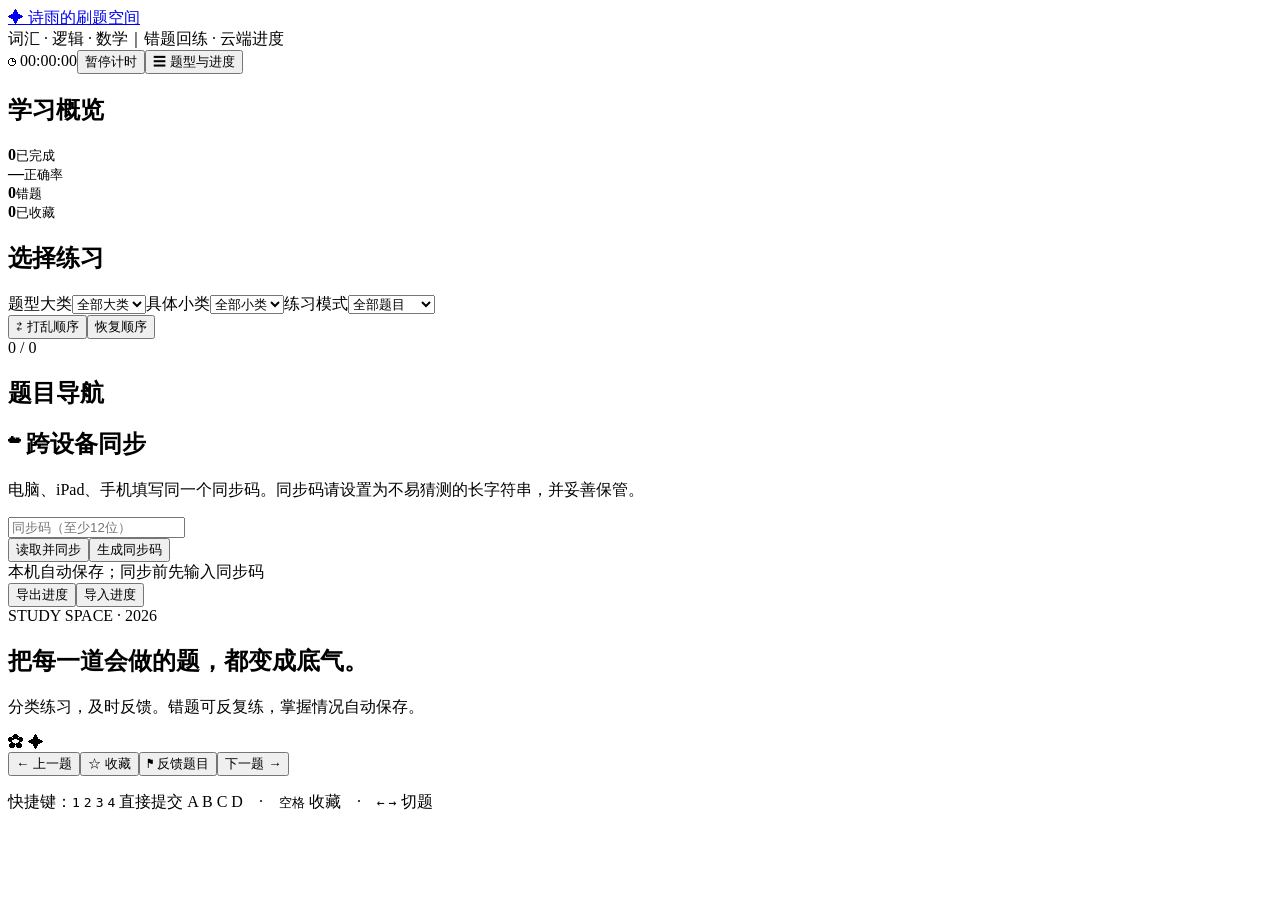
==== unified/index.html @ 432221b2 "Add responsive unified practice layout" ====
<!doctype html><html lang="zh-CN"><head><meta charset="utf-8"><meta name="viewport" content="width=device-width,initial-scale=1,viewport-fit=cover"><meta name="theme-color" content="#7482bd"><title>诗雨 · 综合刷题站</title><link rel="stylesheet" href="./style.css"><script src="./questions.js" defer></script><script src="./app.js" defer></script></head>
<body><header class="top"><div><a class="logo" href="./">✦ 诗雨的刷题空间</a><div class="subtitle">词汇 · 逻辑 · 数学｜错题回练 · 云端进度</div></div><div class="topright"><span id="clock">◷ 00:00:00</span><button id="timerBtn" class="soft">暂停计时</button><button id="togglePanel" class="soft">☰ 题型与进度</button></div></header>
<main class="layout"><aside class="panel" id="panel"><div class="card"><h2>学习概览</h2><div class="stats"><div><b id="done">0</b><small>已完成</small></div><div><b id="accuracy">—</b><small>正确率</small></div><div><b id="wrongs">0</b><small>错题</small></div><div><b id="stars">0</b><small>已收藏</small></div></div></div>
<div class="card"><h2>选择练习</h2><label>题型大类</label><select id="major"><option value="ALL">全部大类</option></select><label>具体小类</label><select id="minor"><option value="ALL">全部小类</option></select><label>练习模式</label><select id="mode"><option value="all">全部题目</option><option value="new">未做题目</option><option value="wrong">错题回练</option><option value="favorite">我的收藏</option><option value="flagged">待核验题目</option></select><div class="buttonrow"><button id="shuffle" class="soft">⇄ 打乱顺序</button><button id="resetOrder" class="soft">恢复顺序</button></div><div class="progress"><div id="progressbar"></div></div><div id="progresslabel" class="muted">0 / 0</div></div>
<div class="card"><h2>题目导航</h2><div id="palette" class="palette"></div></div>
<div class="card"><h2>☁ 跨设备同步</h2><p class="muted">电脑、iPad、手机填写同一个同步码。同步码请设置为不易猜测的长字符串，并妥善保管。</p><input id="syncCode" placeholder="同步码（至少12位）" autocomplete="off" /><div class="buttonrow"><button id="sync" class="mainbtn">读取并同步</button><button id="generate" class="soft">生成同步码</button></div><div id="syncStatus" class="muted">本机自动保存；同步前先输入同步码</div><div class="buttonrow"><button id="export" class="soft">导出进度</button><button id="import" class="soft">导入进度</button></div><input type="file" id="importFile" accept="application/json" hidden></div></aside>
<section class="main"><div class="hero"><div><span class="eyebrow">STUDY SPACE · 2026</span><h1>把每一道会做的题，都变成底气。</h1><p>分类练习，及时反馈。错题可反复练，掌握情况自动保存。</p></div><div class="heroicons">✿ ✦</div></div><div class="question card"><div class="questiontop"><div id="crumb" class="crumb"></div><span id="counter" class="muted"></span></div><div id="questionContent"></div><div class="nav"><button id="prev" class="soft">← 上一题</button><button id="favorite" class="soft">☆ 收藏</button><button id="flag" class="soft">⚑ 反馈题目</button><button id="next" class="mainbtn">下一题 →</button></div><p class="hint">快捷键：<kbd>1</kbd> <kbd>2</kbd> <kbd>3</kbd> <kbd>4</kbd> 直接提交 A B C D　·　<kbd>空格</kbd> 收藏　·　<kbd>←</kbd> <kbd>→</kbd> 切题</p></div></section></main><div id="toast" role="status"></div></body></html>
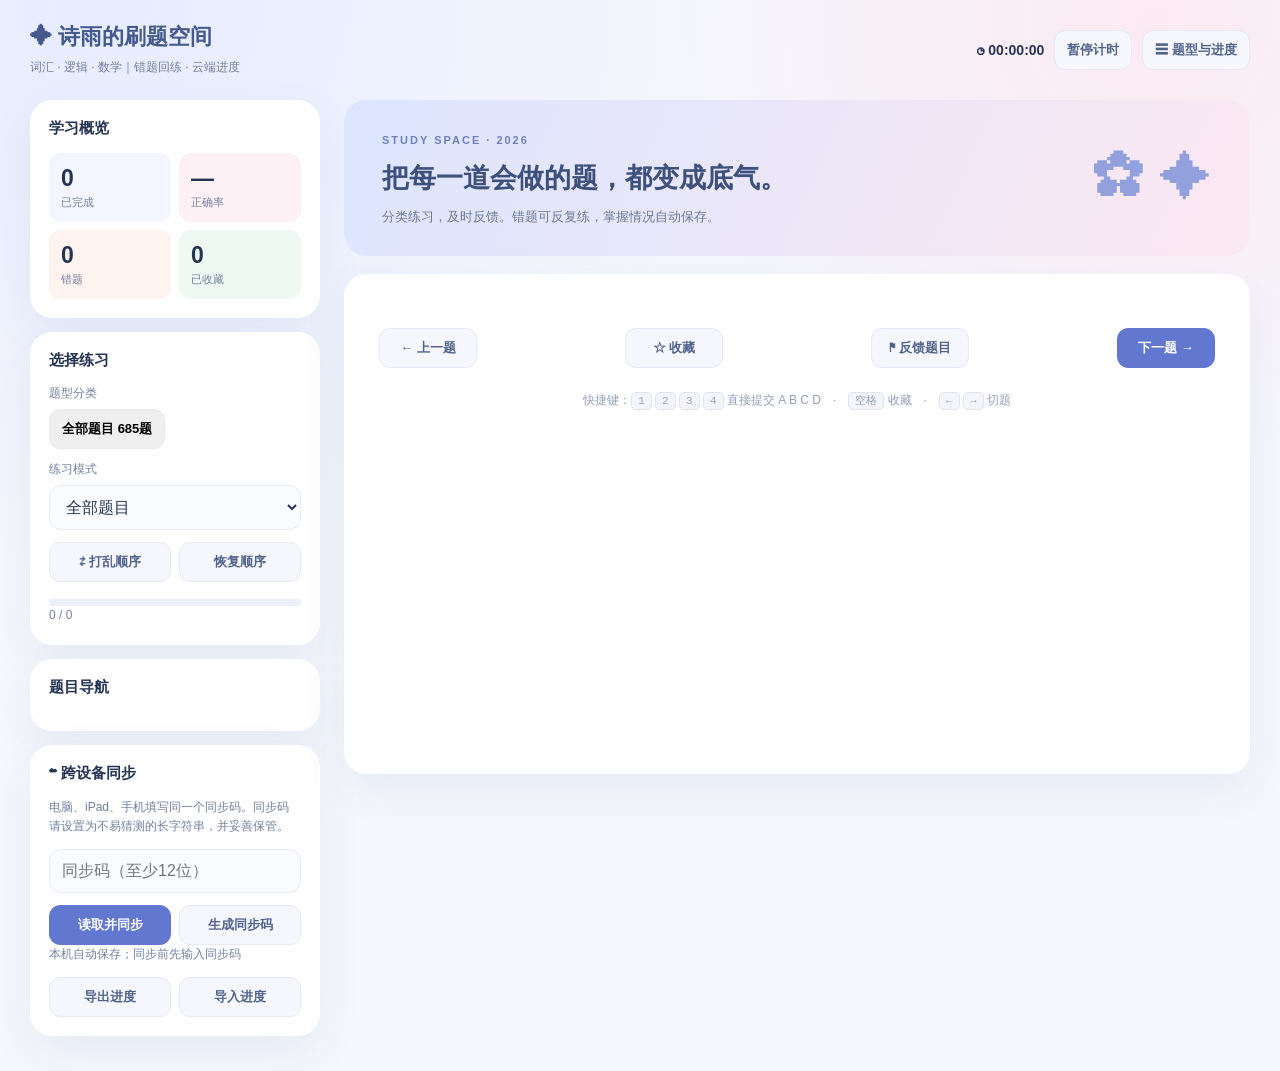
==== commit 6be57693: "Nest subcategories inside each major subject instead of a global dropdown" ====
--- a/unified/index.html
+++ b/unified/index.html
@@ -1,7 +1,7 @@
 <!doctype html><html lang="zh-CN"><head><meta charset="utf-8"><meta name="viewport" content="width=device-width,initial-scale=1,viewport-fit=cover"><meta name="theme-color" content="#7482bd"><title>诗雨 · 综合刷题站</title><link rel="stylesheet" href="./style.css"><script src="./questions.js" defer></script><script src="./app.js" defer></script></head>
 <body><header class="top"><div><a class="logo" href="./">✦ 诗雨的刷题空间</a><div class="subtitle">词汇 · 逻辑 · 数学｜错题回练 · 云端进度</div></div><div class="topright"><span id="clock">◷ 00:00:00</span><button id="timerBtn" class="soft">暂停计时</button><button id="togglePanel" class="soft">☰ 题型与进度</button></div></header>
 <main class="layout"><aside class="panel" id="panel"><div class="card"><h2>学习概览</h2><div class="stats"><div><b id="done">0</b><small>已完成</small></div><div><b id="accuracy">—</b><small>正确率</small></div><div><b id="wrongs">0</b><small>错题</small></div><div><b id="stars">0</b><small>已收藏</small></div></div></div>
-<div class="card"><h2>选择练习</h2><label>题型大类</label><select id="major"><option value="ALL">全部大类</option></select><label>具体小类</label><select id="minor"><option value="ALL">全部小类</option></select><label>练习模式</label><select id="mode"><option value="all">全部题目</option><option value="new">未做题目</option><option value="wrong">错题回练</option><option value="favorite">我的收藏</option><option value="flagged">待核验题目</option></select><div class="buttonrow"><button id="shuffle" class="soft">⇄ 打乱顺序</button><button id="resetOrder" class="soft">恢复顺序</button></div><div class="progress"><div id="progressbar"></div></div><div id="progresslabel" class="muted">0 / 0</div></div>
+<div class="card"><h2>选择练习</h2><label>题型分类</label><div class="category-picker"><button type="button" id="categoryAll" class="category-all">全部题目 <span id="totalCount">685题</span></button><div id="categoryTree" class="category-tree" aria-label="按大类展开小题型"></div></div><label>练习模式</label><select id="mode"><option value="all">全部题目</option><option value="new">未做题目</option><option value="wrong">错题回练</option><option value="favorite">我的收藏</option><option value="flagged">待核验题目</option></select><div class="buttonrow"><button id="shuffle" class="soft">⇄ 打乱顺序</button><button id="resetOrder" class="soft">恢复顺序</button></div><div class="progress"><div id="progressbar"></div></div><div id="progresslabel" class="muted">0 / 0</div></div>
 <div class="card"><h2>题目导航</h2><div id="palette" class="palette"></div></div>
 <div class="card"><h2>☁ 跨设备同步</h2><p class="muted">电脑、iPad、手机填写同一个同步码。同步码请设置为不易猜测的长字符串，并妥善保管。</p><input id="syncCode" placeholder="同步码（至少12位）" autocomplete="off" /><div class="buttonrow"><button id="sync" class="mainbtn">读取并同步</button><button id="generate" class="soft">生成同步码</button></div><div id="syncStatus" class="muted">本机自动保存；同步前先输入同步码</div><div class="buttonrow"><button id="export" class="soft">导出进度</button><button id="import" class="soft">导入进度</button></div><input type="file" id="importFile" accept="application/json" hidden></div></aside>
 <section class="main"><div class="hero"><div><span class="eyebrow">STUDY SPACE · 2026</span><h1>把每一道会做的题，都变成底气。</h1><p>分类练习，及时反馈。错题可反复练，掌握情况自动保存。</p></div><div class="heroicons">✿ ✦</div></div><div class="question card"><div class="questiontop"><div id="crumb" class="crumb"></div><span id="counter" class="muted"></span></div><div id="questionContent"></div><div class="nav"><button id="prev" class="soft">← 上一题</button><button id="favorite" class="soft">☆ 收藏</button><button id="flag" class="soft">⚑ 反馈题目</button><button id="next" class="mainbtn">下一题 →</button></div><p class="hint">快捷键：<kbd>1</kbd> <kbd>2</kbd> <kbd>3</kbd> <kbd>4</kbd> 直接提交 A B C D　·　<kbd>空格</kbd> 收藏　·　<kbd>←</kbd> <kbd>→</kbd> 切题</p></div></section></main><div id="toast" role="status"></div></body></html>
--- a/unified/style.css
+++ b/unified/style.css
@@ -0,0 +1 @@
+:root{--ink:#263454;--sub:#73809e;--bg:#f5f7fd;--blue:#667dd3;--line:#e7eaf5;--pink:#f8d9e8;--shadow:0 16px 46px #314b8312}*{box-sizing:border-box}body{margin:0;background:radial-gradient(ellipse at 8% 0%,#e7ecff 0,transparent 38%),radial-gradient(ellipse at 90% 2%,#fceaf2 0,transparent 30%),var(--bg);color:var(--ink);font-family:Inter,-apple-system,BlinkMacSystemFont,"PingFang SC","Microsoft YaHei",sans-serif}button,select,input{font:inherit}button{cursor:pointer}.top{max-width:1440px;padding:22px 30px;margin:auto;display:flex;justify-content:space-between;align-items:center;gap:18px}.logo{font-size:22px;font-weight:900;text-decoration:none;color:#46598d}.subtitle,.muted{color:var(--sub);font-size:12px;line-height:1.65}.subtitle{margin-top:6px}.topright{display:flex;align-items:center;gap:10px}#clock{font-variant-numeric:tabular-nums;font-weight:700;font-size:14px}.layout{max-width:1440px;margin:0 auto;padding:0 30px 35px;display:grid;grid-template-columns:290px minmax(0,1fr);gap:24px;align-items:start}.panel{display:grid;gap:14px}.card{background:#ffffffef;border:1px solid #fff;border-radius:22px;box-shadow:var(--shadow);padding:22px}.panel .card{padding:18px}.card h2{font-size:15px;margin:0 0 15px;font-weight:800}.stats{display:grid;grid-template-columns:1fr 1fr;gap:8px}.stats div{background:#f3f5ff;border-radius:12px;padding:12px}.stats div:nth-child(2){background:#fdf1f6}.stats div:nth-child(3){background:#fff3f0}.stats div:nth-child(4){background:#eff9f3}.stats b{display:block;font-size:23px}.stats small{font-size:11px;color:var(--sub)}label{display:block;color:var(--sub);font-size:12px;margin:12px 0 7px}select,input{width:100%;padding:12px;border-radius:12px;border:1px solid var(--line);background:#fafbff;color:var(--ink);outline:none}input:focus,select:focus{border-color:var(--blue)}button{border-radius:11px;border:1px solid var(--line);padding:10px 12px;min-height:39px;font-size:13px;font-weight:750}.soft{background:#f6f7fd;color:#51638d}.soft:hover{background:#eef1ff}.mainbtn{background:#6278d0;border-color:#6278d0;color:white}.mainbtn:hover{background:#5068c4}.buttonrow{display:flex;gap:8px;margin-top:12px}.buttonrow>*{flex:1}.progress{height:7px;background:#edf0fa;border-radius:9px;margin-top:17px;overflow:hidden}.progress div{background:#8897ed;height:100%;width:0}.palette{display:grid;grid-template-columns:repeat(6,1fr);gap:6px;max-height:210px;overflow:auto}.palette button{padding:0;min-height:34px;font-size:11px;background:#f7f8fd;color:#7582a0;border-color:#f0f0f7}.palette .done{background:#e6f5ed;color:#22865d}.palette .wrong{background:#ffe8e8;color:#be5364}.palette .active{outline:2px solid #6477d4}.palette .starred:after{content:'★';font-size:8px;color:#b58a23;position:absolute;transform:translate(-4px,-3px)}.hero{padding:30px 38px;background:linear-gradient(115deg,#dce5ff,#fae8f2 95%);border-radius:23px;margin-bottom:18px;display:flex;justify-content:space-between;align-items:center}.eyebrow{font-size:11px;letter-spacing:2px;font-weight:800;color:#6f80ba}.hero h1{font-size:27px;margin:12px 0;color:#3e507c}.hero p{font-size:13px;color:#6c7894;margin:0}.heroicons{font-size:52px;color:#92a1dd;white-space:nowrap}.question{min-height:500px;padding:28px 34px}.questiontop{display:flex;justify-content:space-between;gap:12px;align-items:center}.crumb{font-size:12px;font-weight:800;color:#6d7fc1}.stem{font-size:21px;font-weight:700;line-height:1.85;white-space:pre-wrap;margin:27px 0 22px}.options{display:grid;gap:12px}.option{width:100%;display:flex;gap:15px;align-items:flex-start;text-align:left;padding:15px 17px;background:white;border:1px solid #e4e8f4;border-radius:15px;font-size:15px;font-weight:500;line-height:1.7;color:#314161}.option:hover:not(:disabled){border-color:#95a7e5;background:#f8f9ff}.option .letter{display:inline-grid;place-items:center;width:27px;height:27px;flex:0 0 27px;border-radius:9px;background:#edf1fb;color:#5770b2;font-size:13px;font-weight:900}.option.chosen{border-color:#7285dc;background:#f0f3ff}.option.right{border-color:#68b999;background:#edf9f2}.option.bad{border-color:#e8a0a5;background:#fff1f1}.option:disabled{cursor:default}.result{padding:18px;border-radius:15px;background:#f5f8ff;margin-top:18px;line-height:1.85;font-size:14px;white-space:pre-wrap}.result.good{background:#eef9f2}.result.mistake{background:#fff4f0}.notice{padding:13px;background:#fff7e8;color:#906c20;border-radius:12px;font-size:13px;margin-bottom:15px}.nav{display:flex;justify-content:space-between;gap:10px;margin-top:25px}.nav button{min-width:98px}.hint{text-align:center;font-size:12px;color:#93a0b7;margin-top:24px}kbd{background:#f4f5fa;padding:2px 6px;border:1px solid #dfe3ec;border-radius:5px;font-size:11px}#toast{position:fixed;bottom:24px;left:50%;transform:translateX(-50%);background:#263454;color:white;padding:10px 20px;border-radius:13px;opacity:0;pointer-events:none;transition:opacity .2s;font-size:13px;z-index:40}#toast.show{opacity:1}@media(max-width:950px){.layout{grid-template-columns:1fr}.panel{display:none}.panel.open{display:grid}.hero{padding:24px}.heroicons{display:none}.top,.layout{padding-left:16px;padding-right:16px}.top{flex-wrap:wrap}.question{padding:22px}.stem{font-size:18px}.nav{flex-wrap:wrap}.nav button{flex:1;min-width:40%}}
